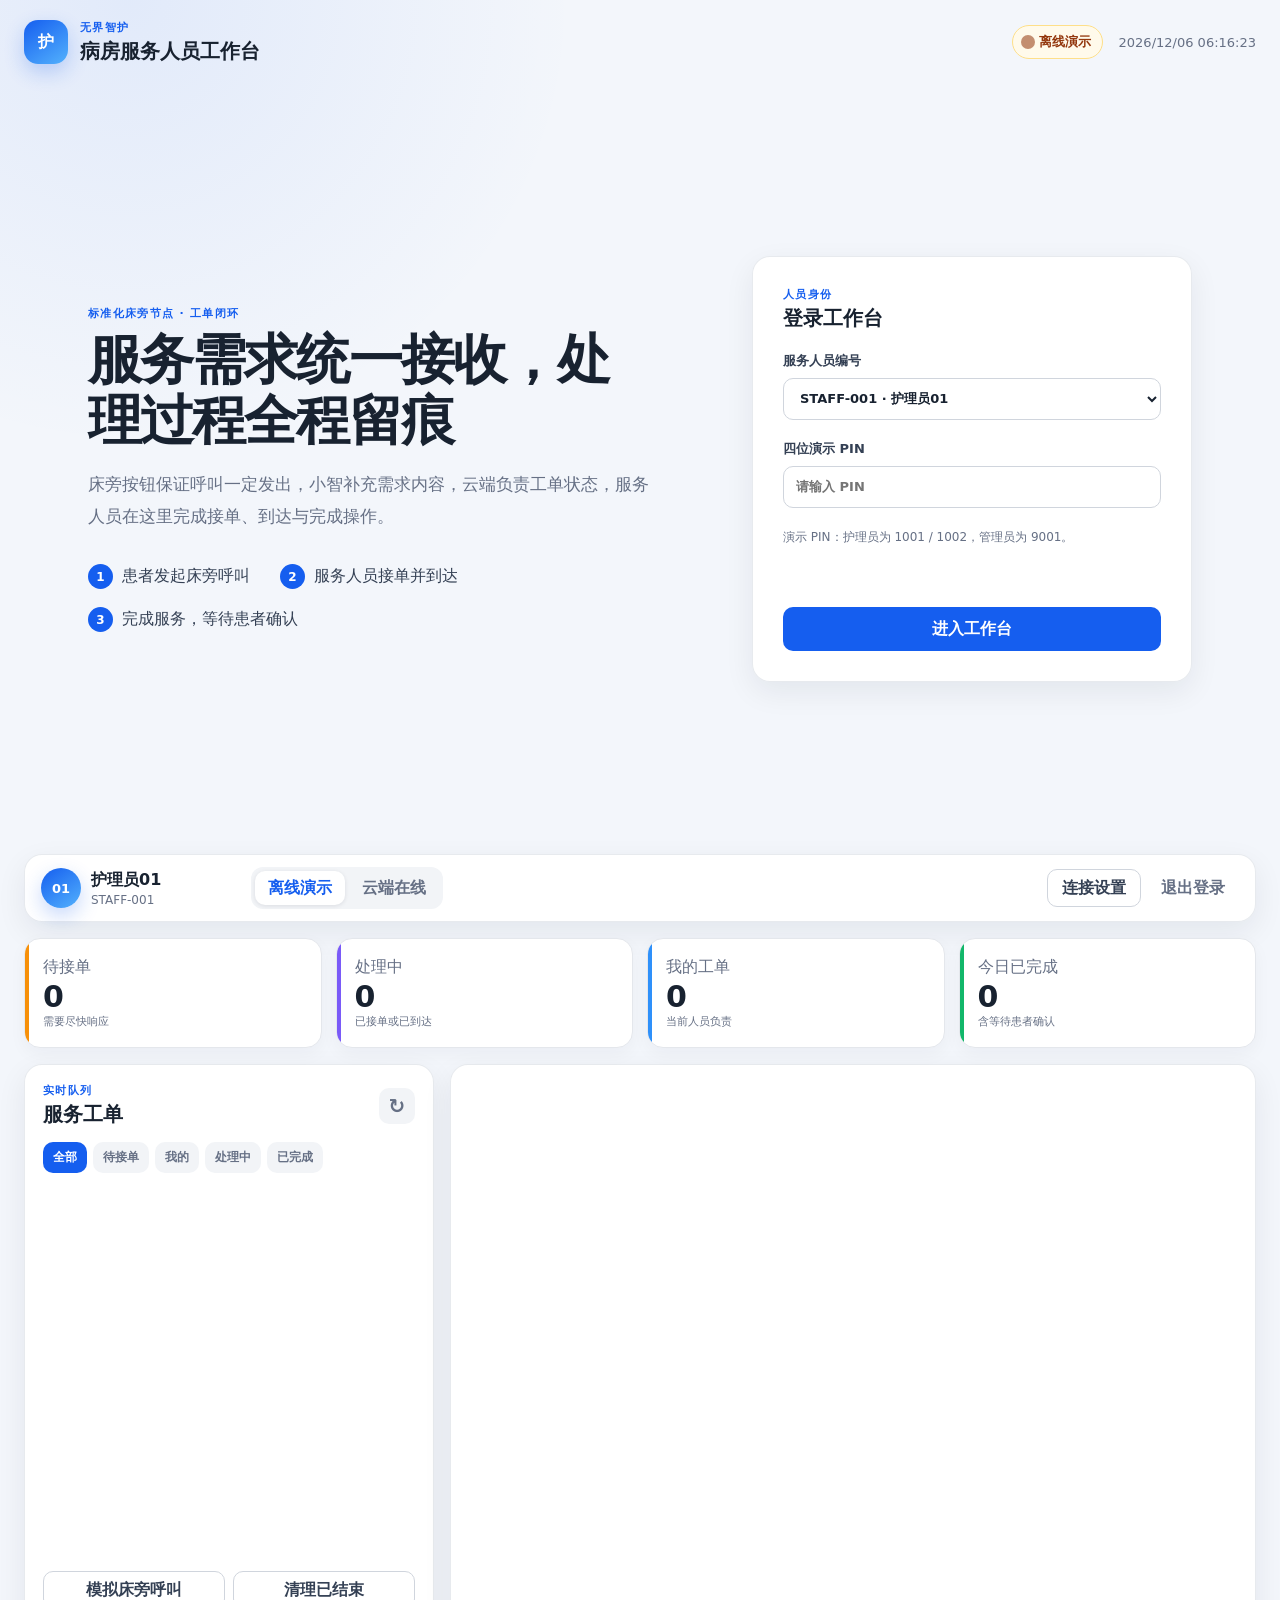
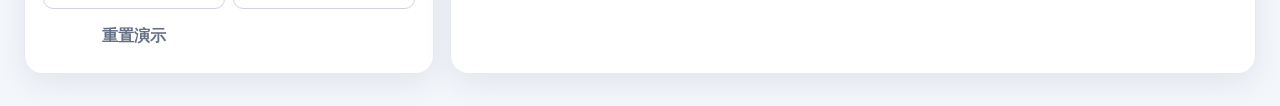
==== index.html @ cb495e0f "更新服务人员网页功能" ====
<!doctype html>
<html lang="zh-CN">
<head>
  <meta charset="utf-8">
  <meta name="viewport" content="width=device-width, initial-scale=1">
  <meta name="theme-color" content="#155eef">
  <title>无界智护 · 服务人员工作台</title>
  <link rel="stylesheet" href="styles.css">
  <script defer src="mqtt.min.js"></script>
  <script defer src="app.js"></script>
</head>
<body>
  <div class="page-shell">
    <header class="topbar">
      <div class="brand">
        <span class="brand-mark" aria-hidden="true">护</span>
        <div>
          <p class="eyebrow">无界智护</p>
          <h1>病房服务人员工作台</h1>
        </div>
      </div>
      <div class="topbar-status">
        <span id="connection-chip" class="connection-chip is-demo">
          <span class="status-dot" aria-hidden="true"></span>
          <span id="connection-text">离线演示</span>
        </span>
        <time id="clock" aria-label="当前时间">--:--:--</time>
      </div>
    </header>

    <main>
      <section id="login-view" class="login-layout" aria-labelledby="login-title">
        <div class="login-copy">
          <p class="eyebrow">标准化床旁节点 · 工单闭环</p>
          <h2 id="login-title">服务需求统一接收，处理过程全程留痕</h2>
          <p>床旁按钮保证呼叫一定发出，小智补充需求内容，云端负责工单状态，服务人员在这里完成接单、到达与完成操作。</p>
          <ol class="workflow-list">
            <li><span>1</span>患者发起床旁呼叫</li>
            <li><span>2</span>服务人员接单并到达</li>
            <li><span>3</span>完成服务，等待患者确认</li>
          </ol>
        </div>

        <form id="login-form" class="panel login-card">
          <div>
            <p class="eyebrow">人员身份</p>
            <h2>登录工作台</h2>
          </div>
          <label>
            服务人员编号
            <select id="staff-account" required>
              <option value="STAFF-001">STAFF-001 · 护理员01</option>
              <option value="STAFF-002">STAFF-002 · 护理员02</option>
              <option value="ADMIN-001">ADMIN-001 · 值班管理员</option>
            </select>
          </label>
          <label>
            四位演示 PIN
            <input id="staff-pin" type="password" inputmode="numeric" maxlength="4" autocomplete="current-password" placeholder="请输入 PIN" required>
          </label>
          <p class="helper">演示 PIN：护理员为 1001 / 1002，管理员为 9001。</p>
          <p id="login-error" class="form-error" role="alert"></p>
          <button class="button primary large" type="submit">进入工作台</button>
        </form>
      </section>

      <section id="workspace" class="workspace" hidden>
        <section class="control-strip panel" aria-label="连接与人员信息">
          <div class="staff-summary">
            <span class="avatar" id="staff-avatar">01</span>
            <div>
              <strong id="staff-name">护理员01</strong>
              <span id="staff-id">STAFF-001</span>
            </div>
          </div>

          <div class="mode-switch" role="group" aria-label="数据模式">
            <button id="mode-demo" class="mode-button is-active" type="button">离线演示</button>
            <button id="mode-online" class="mode-button" type="button">云端在线</button>
          </div>

          <div class="header-actions">
            <button id="open-settings" class="button secondary" type="button">连接设置</button>
            <button id="logout" class="button ghost" type="button">退出登录</button>
          </div>
        </section>

        <section id="connection-panel" class="panel connection-panel" hidden>
          <div class="section-heading">
            <div>
              <p class="eyebrow">MQTT WebSocket</p>
              <h2>云端连接设置</h2>
            </div>
            <button id="close-settings" class="icon-button" type="button" aria-label="关闭连接设置">×</button>
          </div>
          <div class="connection-grid">
            <label>
              WebSocket 地址
              <input id="broker-url" value="ws://8.148.79.98:8083/mqtt" spellcheck="false">
            </label>
            <label>
              MQTT 用户名（可选）
              <input id="mqtt-username" autocomplete="username">
            </label>
            <label>
              MQTT 密码（可选）
              <input id="mqtt-password" type="password" autocomplete="current-password">
            </label>
            <button id="connect-button" class="button primary" type="button">连接云端</button>
          </div>
          <p class="helper">网页使用 8083 WebSocket；ESP 与 Python 云端仍使用 1883。连接信息只保存在当前浏览器。</p>
        </section>

        <section class="stats-grid" aria-label="工单统计">
          <article class="stat-card pending"><span>待接单</span><strong id="stat-pending">0</strong><small>需要尽快响应</small></article>
          <article class="stat-card processing"><span>处理中</span><strong id="stat-processing">0</strong><small>已接单或已到达</small></article>
          <article class="stat-card mine"><span>我的工单</span><strong id="stat-mine">0</strong><small>当前人员负责</small></article>
          <article class="stat-card completed"><span>今日已完成</span><strong id="stat-completed">0</strong><small>含等待患者确认</small></article>
        </section>

        <section class="workbench">
          <aside class="panel ticket-sidebar" aria-label="工单列表">
            <div class="section-heading compact">
              <div>
                <p class="eyebrow">实时队列</p>
                <h2>服务工单</h2>
              </div>
              <button id="refresh-tickets" class="icon-button" type="button" aria-label="刷新工单">↻</button>
            </div>

            <div class="filter-row" role="group" aria-label="工单筛选">
              <button class="filter-button is-active" type="button" data-filter="all">全部</button>
              <button class="filter-button" type="button" data-filter="pending">待接单</button>
              <button class="filter-button" type="button" data-filter="mine">我的</button>
              <button class="filter-button" type="button" data-filter="processing">处理中</button>
              <button class="filter-button" type="button" data-filter="finished">已完成</button>
            </div>

            <div id="ticket-list" class="ticket-list"></div>
            <div class="demo-tools">
              <button id="simulate-request" class="button secondary" type="button">模拟床旁呼叫</button>
              <button id="clear-finished" class="button secondary" type="button">清理已结束</button>
              <button id="restore-hidden" class="button ghost" type="button" hidden>恢复已清理</button>
              <button id="reset-demo" class="button ghost" type="button">重置演示</button>
            </div>
          </aside>

          <article id="ticket-detail" class="panel ticket-detail" aria-live="polite"></article>
        </section>
      </section>
    </main>
  </div>

  <div id="toast" class="toast" role="status" aria-live="polite" hidden></div>
</body>
</html>
---- styles.css ----
:root {
  color-scheme: light;
  --bg: #f3f6fb;
  --surface: #ffffff;
  --surface-soft: #f8faff;
  --text: #182230;
  --muted: #667085;
  --line: #e4e7ec;
  --primary: #155eef;
  --primary-dark: #004eeb;
  --pending: #f79009;
  --accepted: #2e90fa;
  --arrived: #7a5af8;
  --completed: #12b76a;
  --danger: #d92d20;
  --shadow: 0 10px 30px rgb(16 24 40 / 7%);
  font-family: Inter, "Microsoft YaHei", "PingFang SC", system-ui, sans-serif;
}

* { box-sizing: border-box; }

body {
  min-width: 320px;
  min-height: 100vh;
  margin: 0;
  color: var(--text);
  background:
    radial-gradient(circle at 10% 0%, rgb(21 94 239 / 8%), transparent 28rem),
    var(--bg);
}

button, input, select { font: inherit; }
button { cursor: pointer; }
button:disabled { cursor: not-allowed; opacity: .48; }

.page-shell { width: min(1440px, 100%); margin: 0 auto; padding: 0 24px 32px; }

.topbar {
  min-height: 84px;
  display: flex;
  align-items: center;
  justify-content: space-between;
  gap: 24px;
}

.brand, .topbar-status, .staff-summary, .header-actions, .section-heading {
  display: flex;
  align-items: center;
}

.brand { gap: 12px; }
.brand-mark, .avatar {
  display: grid;
  place-items: center;
  flex: 0 0 auto;
  color: #fff;
  background: linear-gradient(145deg, #155eef, #53b1fd);
  box-shadow: 0 8px 20px rgb(21 94 239 / 24%);
}
.brand-mark { width: 44px; height: 44px; border-radius: 14px; font-weight: 800; }
.avatar { width: 40px; height: 40px; border-radius: 50%; font-size: 13px; font-weight: 800; }

h1, h2, h3, p { margin: 0; }
h1 { font-size: 20px; }
h2 { font-size: 20px; }
h3 { font-size: 15px; }
.eyebrow { margin-bottom: 3px; color: var(--primary); font-size: 11px; font-weight: 800; letter-spacing: .12em; text-transform: uppercase; }
.helper { color: var(--muted); font-size: 12px; line-height: 1.6; }
.form-error { min-height: 20px; color: var(--danger); font-size: 13px; }

.topbar-status { gap: 16px; color: var(--muted); font-size: 13px; }
.connection-chip {
  display: inline-flex;
  align-items: center;
  gap: 7px;
  padding: 7px 11px;
  border: 1px solid #fedf89;
  border-radius: 999px;
  color: #93370d;
  background: #fffaeb;
  font-weight: 700;
}
.connection-chip.is-online { color: #027a48; border-color: #abefc6; background: #ecfdf3; }
.connection-chip.is-error { color: #b42318; border-color: #fecdca; background: #fef3f2; }
.connection-chip.is-connecting { color: #175cd3; border-color: #b2ddff; background: #eff8ff; }
.status-dot { width: 8px; height: 8px; border-radius: 50%; background: currentColor; box-shadow: 0 0 0 3px currentColor; opacity: .55; }

.panel {
  border: 1px solid rgb(228 231 236 / 88%);
  border-radius: 18px;
  background: rgb(255 255 255 / 94%);
  box-shadow: var(--shadow);
}

.login-layout {
  min-height: calc(100vh - 130px);
  display: grid;
  grid-template-columns: minmax(0, 1.2fr) minmax(340px, 440px);
  align-items: center;
  gap: 8vw;
  padding: 56px 5vw;
}
.login-copy { max-width: 660px; }
.login-copy h2 { margin: 8px 0 18px; font-size: clamp(32px, 4.2vw, 58px); line-height: 1.14; letter-spacing: -.035em; }
.login-copy > p:not(.eyebrow) { max-width: 590px; color: var(--muted); font-size: 17px; line-height: 1.85; }
.workflow-list { display: flex; flex-wrap: wrap; gap: 18px 30px; margin: 32px 0 0; padding: 0; list-style: none; color: #344054; }
.workflow-list li { display: flex; align-items: center; gap: 9px; }
.workflow-list span { display: grid; place-items: center; width: 25px; height: 25px; border-radius: 50%; color: #fff; background: var(--primary); font-size: 12px; font-weight: 800; }
.login-card { display: grid; gap: 20px; padding: 30px; }

label { display: grid; gap: 8px; color: #344054; font-size: 13px; font-weight: 700; }
input, select {
  width: 100%;
  height: 42px;
  padding: 0 12px;
  border: 1px solid #d0d5dd;
  border-radius: 10px;
  outline: none;
  color: var(--text);
  background: #fff;
}
input:focus, select:focus { border-color: #84adff; box-shadow: 0 0 0 3px rgb(21 94 239 / 12%); }

.button, .icon-button, .mode-button, .filter-button {
  border: 0;
  border-radius: 10px;
  font-weight: 750;
  transition: transform .15s ease, background .15s ease, border-color .15s ease;
}
.button:active, .icon-button:active, .mode-button:active, .filter-button:active { transform: translateY(1px); }
.button { min-height: 38px; padding: 0 14px; }
.button.large { min-height: 44px; }
.button.primary { color: #fff; background: var(--primary); }
.button.primary:hover { background: var(--primary-dark); }
.button.secondary { color: #344054; border: 1px solid #d0d5dd; background: #fff; }
.button.ghost { color: var(--muted); background: transparent; }
.button.danger { color: #b42318; border: 1px solid #fecdca; background: #fef3f2; }
.icon-button { width: 36px; height: 36px; color: var(--muted); background: #f2f4f7; font-size: 20px; }

.workspace { display: grid; gap: 16px; }
.control-strip { min-height: 68px; display: flex; align-items: center; gap: 20px; padding: 12px 16px; }
.staff-summary { gap: 10px; min-width: 190px; }
.staff-summary div { display: grid; gap: 2px; }
.staff-summary span:not(.avatar) { color: var(--muted); font-size: 12px; }
.mode-switch { display: flex; gap: 4px; padding: 4px; border-radius: 12px; background: #f2f4f7; }
.mode-button { min-height: 34px; padding: 0 13px; color: var(--muted); background: transparent; }
.mode-button.is-active { color: var(--primary); background: #fff; box-shadow: 0 1px 4px rgb(16 24 40 / 10%); }
.header-actions { gap: 6px; margin-left: auto; }

.connection-panel { padding: 20px; }
.section-heading { justify-content: space-between; gap: 16px; }
.section-heading.compact { margin-bottom: 14px; }
.connection-grid { display: grid; grid-template-columns: 2fr 1fr 1fr auto; align-items: end; gap: 12px; margin: 16px 0 10px; }

.stats-grid { display: grid; grid-template-columns: repeat(4, 1fr); gap: 14px; }
.stat-card { position: relative; overflow: hidden; padding: 18px; border: 1px solid var(--line); border-radius: 16px; background: var(--surface); box-shadow: 0 6px 18px rgb(16 24 40 / 4%); }
.stat-card::before { position: absolute; inset: 0 auto 0 0; width: 4px; background: var(--primary); content: ""; }
.stat-card.pending::before { background: var(--pending); }
.stat-card.processing::before { background: var(--arrived); }
.stat-card.mine::before { background: var(--accepted); }
.stat-card.completed::before { background: var(--completed); }
.stat-card span, .stat-card small { display: block; color: var(--muted); }
.stat-card strong { display: block; margin: 4px 0 2px; font-size: 30px; line-height: 1; }
.stat-card small { font-size: 11px; }

.workbench { min-height: 610px; display: grid; grid-template-columns: minmax(330px, 410px) minmax(0, 1fr); gap: 16px; }
.ticket-sidebar, .ticket-detail { min-height: 610px; }
.ticket-sidebar { display: flex; flex-direction: column; padding: 18px; }
.filter-row { display: flex; gap: 6px; padding-bottom: 12px; overflow-x: auto; }
.filter-button { flex: 0 0 auto; padding: 7px 10px; color: var(--muted); background: #f2f4f7; font-size: 12px; }
.filter-button.is-active { color: #fff; background: var(--primary); }
.ticket-list { display: grid; align-content: start; gap: 9px; flex: 1; max-height: 500px; overflow-y: auto; padding-right: 3px; }
.ticket-card { width: 100%; padding: 13px; border: 1px solid var(--line); border-radius: 13px; color: inherit; background: #fff; text-align: left; }
.ticket-card:hover { border-color: #b2ccff; background: #f8faff; }
.ticket-card.is-selected { border-color: #84adff; background: #eff4ff; box-shadow: inset 0 0 0 1px #84adff; }
.ticket-card-top, .ticket-card-bottom { display: flex; align-items: center; justify-content: space-between; gap: 12px; }
.ticket-card h3 { margin: 8px 0 5px; }
.ticket-card p { overflow: hidden; color: var(--muted); font-size: 13px; text-overflow: ellipsis; white-space: nowrap; }
.ticket-card-bottom { margin-top: 9px; color: var(--muted); font-size: 11px; }
.demo-tools { display: grid; grid-template-columns: repeat(2, minmax(0, 1fr)); gap: 8px; margin-top: 14px; }
.demo-tools .button { width: 100%; }

.status-badge, .priority-badge, .source-badge {
  display: inline-flex;
  align-items: center;
  width: fit-content;
  min-height: 24px;
  padding: 3px 8px;
  border-radius: 999px;
  font-size: 11px;
  font-weight: 800;
}
.status-pending { color: #93370d; background: #fffaeb; }
.status-accepted { color: #175cd3; background: #eff8ff; }
.status-arrived { color: #5925dc; background: #f4f3ff; }
.status-completed, .status-resolved { color: #027a48; background: #ecfdf3; }
.status-cancelled { color: #475467; background: #f2f4f7; }
.priority-urgent { color: #b42318; background: #fef3f2; }
.priority-normal, .source-badge { color: #475467; background: #f2f4f7; }

.ticket-detail { padding: 24px; }
.empty-state { min-height: 540px; display: grid; place-items: center; color: var(--muted); text-align: center; }
.empty-state strong { display: block; margin-bottom: 6px; color: var(--text); }
.detail-header { display: flex; align-items: flex-start; justify-content: space-between; gap: 18px; padding-bottom: 18px; border-bottom: 1px solid var(--line); }
.detail-title { display: grid; gap: 8px; }
.detail-title h2 { font-size: 25px; }
.badge-row { display: flex; flex-wrap: wrap; gap: 7px; }
.request-quote { margin: 20px 0; padding: 16px 18px; border-left: 4px solid var(--primary); border-radius: 0 12px 12px 0; background: #f5f8ff; font-size: 18px; font-weight: 750; line-height: 1.65; }
.detail-grid { display: grid; grid-template-columns: repeat(2, minmax(0, 1fr)); gap: 14px; }
.info-block { padding: 16px; border: 1px solid var(--line); border-radius: 14px; background: var(--surface-soft); }
.info-block h3 { margin-bottom: 12px; }
.info-row { display: flex; justify-content: space-between; gap: 18px; padding: 7px 0; color: var(--muted); font-size: 13px; }
.info-row span:last-child { color: var(--text); text-align: right; font-weight: 650; overflow-wrap: anywhere; }
.timeline-block { margin-top: 14px; }
.timeline { display: grid; gap: 0; }
.timeline-item { position: relative; display: grid; grid-template-columns: 72px 16px minmax(0, 1fr); gap: 8px; min-height: 48px; color: #344054; font-size: 13px; }
.timeline-item::after { position: absolute; top: 18px; bottom: -5px; left: 79px; width: 1px; background: #d0d5dd; content: ""; }
.timeline-item:last-child::after { display: none; }
.timeline-time { color: var(--muted); font-size: 11px; }
.timeline-dot { width: 10px; height: 10px; margin-top: 4px; border: 2px solid #84adff; border-radius: 50%; background: #fff; z-index: 1; }
.ownership-note { margin-top: 14px; padding: 11px 13px; border-radius: 10px; color: #475467; background: #f2f4f7; font-size: 12px; }
.detail-actions { display: flex; justify-content: flex-end; gap: 10px; margin-top: 20px; padding-top: 18px; border-top: 1px solid var(--line); }

.toast { position: fixed; z-index: 20; right: 24px; bottom: 24px; max-width: min(440px, calc(100vw - 48px)); padding: 13px 16px; border-radius: 12px; color: #fff; background: #101828; box-shadow: 0 14px 40px rgb(16 24 40 / 22%); font-size: 13px; }

@media (max-width: 980px) {
  .login-layout { grid-template-columns: 1fr; gap: 38px; padding: 30px 4vw 60px; }
  .login-copy { max-width: none; }
  .login-copy h2 { font-size: clamp(30px, 7vw, 48px); }
  .login-card { width: min(100%, 520px); }
  .stats-grid { grid-template-columns: repeat(2, 1fr); }
  .workbench { grid-template-columns: 1fr; }
  .ticket-sidebar, .ticket-detail { min-height: auto; }
  .ticket-list { max-height: 390px; }
  .connection-grid { grid-template-columns: repeat(2, 1fr); }
}

@media (max-width: 640px) {
  .page-shell { padding: 0 12px 22px; }
  .topbar { min-height: 72px; }
  .brand h1 { font-size: 16px; }
  .brand-mark { width: 38px; height: 38px; }
  .topbar-status time { display: none; }
  .login-layout { min-height: auto; padding: 28px 0; }
  .login-copy > p:not(.eyebrow) { font-size: 15px; }
  .workflow-list { display: grid; }
  .login-card { padding: 22px; }
  .control-strip { align-items: stretch; flex-wrap: wrap; }
  .staff-summary { flex: 1 1 auto; }
  .mode-switch { order: 3; width: 100%; }
  .mode-button { flex: 1; }
  .header-actions { margin-left: 0; }
  .connection-grid, .stats-grid, .detail-grid { grid-template-columns: 1fr; }
  .stat-card { padding: 14px; }
  .workbench { gap: 12px; }
  .ticket-sidebar, .ticket-detail { padding: 16px; }
  .detail-header { display: grid; }
  .request-quote { font-size: 16px; }
  .detail-actions { display: grid; grid-template-columns: 1fr; }
  .detail-actions .button { width: 100%; }
}
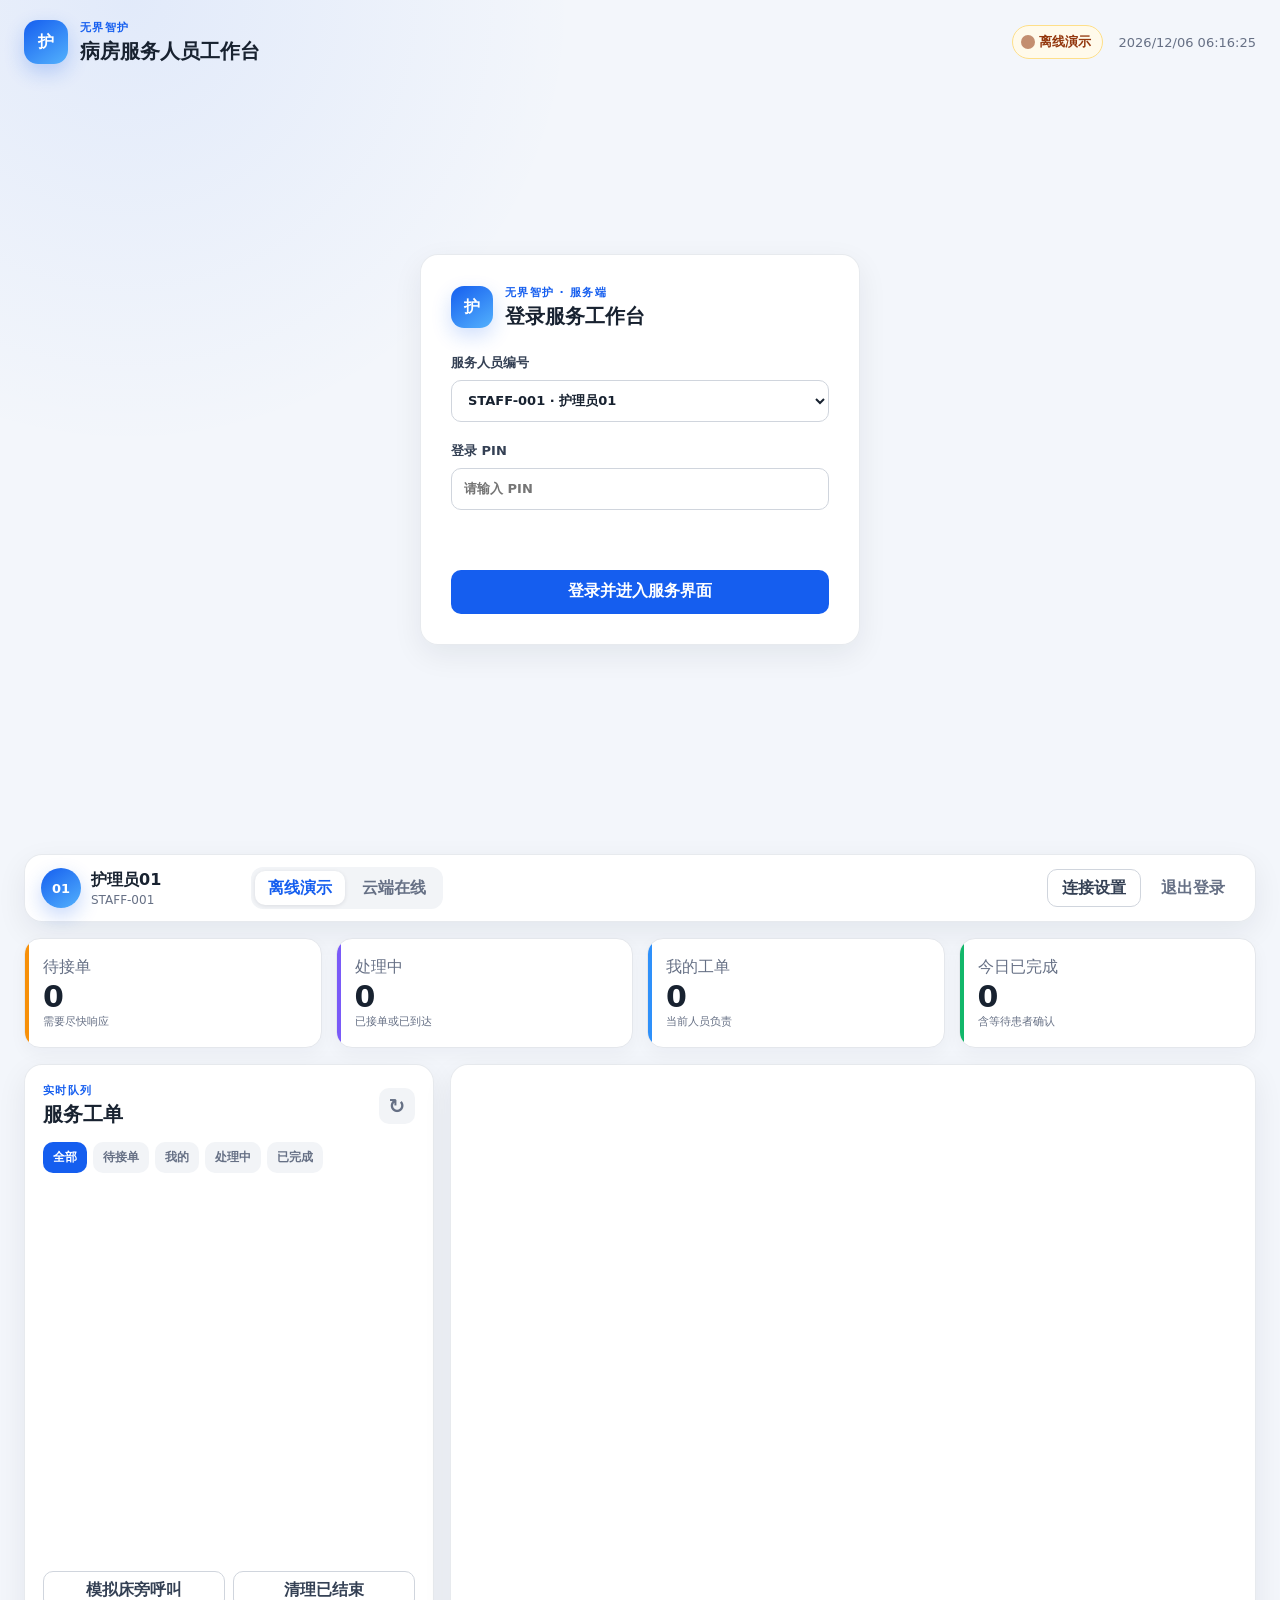
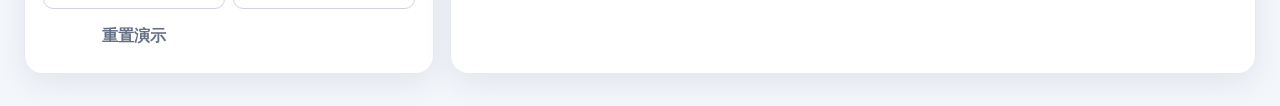
==== commit 631a2b5d: "简化登录页并进入服务工作台" ====
--- a/index.html
+++ b/index.html
@@ -30,21 +30,13 @@
 
     <main>
       <section id="login-view" class="login-layout" aria-labelledby="login-title">
-        <div class="login-copy">
-          <p class="eyebrow">标准化床旁节点 · 工单闭环</p>
-          <h2 id="login-title">服务需求统一接收，处理过程全程留痕</h2>
-          <p>床旁按钮保证呼叫一定发出，小智补充需求内容，云端负责工单状态，服务人员在这里完成接单、到达与完成操作。</p>
-          <ol class="workflow-list">
-            <li><span>1</span>患者发起床旁呼叫</li>
-            <li><span>2</span>服务人员接单并到达</li>
-            <li><span>3</span>完成服务，等待患者确认</li>
-          </ol>
-        </div>
-
         <form id="login-form" class="panel login-card">
-          <div>
-            <p class="eyebrow">人员身份</p>
-            <h2>登录工作台</h2>
+          <div class="login-card-header">
+            <span class="login-icon" aria-hidden="true">护</span>
+            <div>
+              <p class="eyebrow">无界智护 · 服务端</p>
+              <h2 id="login-title">登录服务工作台</h2>
+            </div>
           </div>
           <label>
             服务人员编号
@@ -55,12 +47,11 @@
             </select>
           </label>
           <label>
-            四位演示 PIN
+            登录 PIN
             <input id="staff-pin" type="password" inputmode="numeric" maxlength="4" autocomplete="current-password" placeholder="请输入 PIN" required>
           </label>
-          <p class="helper">演示 PIN：护理员为 1001 / 1002，管理员为 9001。</p>
           <p id="login-error" class="form-error" role="alert"></p>
-          <button class="button primary large" type="submit">进入工作台</button>
+          <button class="button primary large" type="submit">登录并进入服务界面</button>
         </form>
       </section>
 
--- a/styles.css
+++ b/styles.css
@@ -95,18 +95,12 @@
 .login-layout {
   min-height: calc(100vh - 130px);
   display: grid;
-  grid-template-columns: minmax(0, 1.2fr) minmax(340px, 440px);
-  align-items: center;
-  gap: 8vw;
-  padding: 56px 5vw;
-}
-.login-copy { max-width: 660px; }
-.login-copy h2 { margin: 8px 0 18px; font-size: clamp(32px, 4.2vw, 58px); line-height: 1.14; letter-spacing: -.035em; }
-.login-copy > p:not(.eyebrow) { max-width: 590px; color: var(--muted); font-size: 17px; line-height: 1.85; }
-.workflow-list { display: flex; flex-wrap: wrap; gap: 18px 30px; margin: 32px 0 0; padding: 0; list-style: none; color: #344054; }
-.workflow-list li { display: flex; align-items: center; gap: 9px; }
-.workflow-list span { display: grid; place-items: center; width: 25px; height: 25px; border-radius: 50%; color: #fff; background: var(--primary); font-size: 12px; font-weight: 800; }
-.login-card { display: grid; gap: 20px; padding: 30px; }
+  place-items: center;
+  padding: 30px 20px 70px;
+}
+.login-card { display: grid; gap: 20px; width: min(100%, 440px); padding: 30px; }
+.login-card-header { display: flex; align-items: center; gap: 12px; margin-bottom: 4px; }
+.login-icon { display: grid; place-items: center; width: 42px; height: 42px; border-radius: 13px; color: #fff; background: linear-gradient(145deg, #155eef, #53b1fd); font-weight: 800; box-shadow: 0 8px 20px rgb(21 94 239 / 20%); }
 
 label { display: grid; gap: 8px; color: #344054; font-size: 13px; font-weight: 700; }
 input, select {
@@ -224,10 +218,7 @@
 .toast { position: fixed; z-index: 20; right: 24px; bottom: 24px; max-width: min(440px, calc(100vw - 48px)); padding: 13px 16px; border-radius: 12px; color: #fff; background: #101828; box-shadow: 0 14px 40px rgb(16 24 40 / 22%); font-size: 13px; }
 
 @media (max-width: 980px) {
-  .login-layout { grid-template-columns: 1fr; gap: 38px; padding: 30px 4vw 60px; }
-  .login-copy { max-width: none; }
-  .login-copy h2 { font-size: clamp(30px, 7vw, 48px); }
-  .login-card { width: min(100%, 520px); }
+  .login-layout { padding: 30px 4vw 60px; }
   .stats-grid { grid-template-columns: repeat(2, 1fr); }
   .workbench { grid-template-columns: 1fr; }
   .ticket-sidebar, .ticket-detail { min-height: auto; }
@@ -242,8 +233,6 @@
   .brand-mark { width: 38px; height: 38px; }
   .topbar-status time { display: none; }
   .login-layout { min-height: auto; padding: 28px 0; }
-  .login-copy > p:not(.eyebrow) { font-size: 15px; }
-  .workflow-list { display: grid; }
   .login-card { padding: 22px; }
   .control-strip { align-items: stretch; flex-wrap: wrap; }
   .staff-summary { flex: 1 1 auto; }
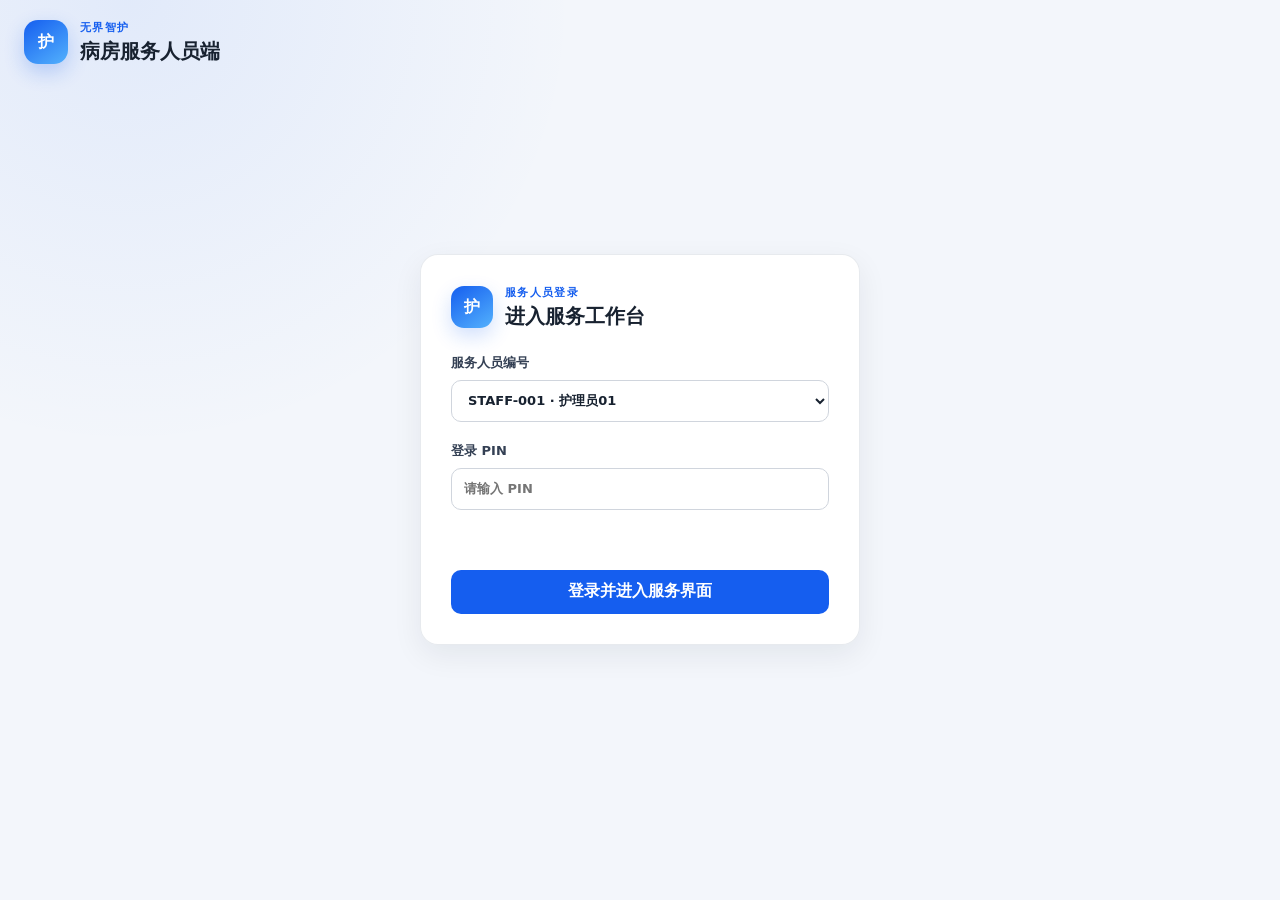
==== commit 5bfd9da1: "分离登录页和服务工单页" ====
--- a/index.html
+++ b/index.html
@@ -29,33 +29,7 @@
     </header>
 
     <main>
-      <section id="login-view" class="login-layout" aria-labelledby="login-title">
-        <form id="login-form" class="panel login-card">
-          <div class="login-card-header">
-            <span class="login-icon" aria-hidden="true">护</span>
-            <div>
-              <p class="eyebrow">无界智护 · 服务端</p>
-              <h2 id="login-title">登录服务工作台</h2>
-            </div>
-          </div>
-          <label>
-            服务人员编号
-            <select id="staff-account" required>
-              <option value="STAFF-001">STAFF-001 · 护理员01</option>
-              <option value="STAFF-002">STAFF-002 · 护理员02</option>
-              <option value="ADMIN-001">ADMIN-001 · 值班管理员</option>
-            </select>
-          </label>
-          <label>
-            登录 PIN
-            <input id="staff-pin" type="password" inputmode="numeric" maxlength="4" autocomplete="current-password" placeholder="请输入 PIN" required>
-          </label>
-          <p id="login-error" class="form-error" role="alert"></p>
-          <button class="button primary large" type="submit">登录并进入服务界面</button>
-        </form>
-      </section>
-
-      <section id="workspace" class="workspace" hidden>
+      <section id="workspace" class="workspace">
         <section class="control-strip panel" aria-label="连接与人员信息">
           <div class="staff-summary">
             <span class="avatar" id="staff-avatar">01</span>
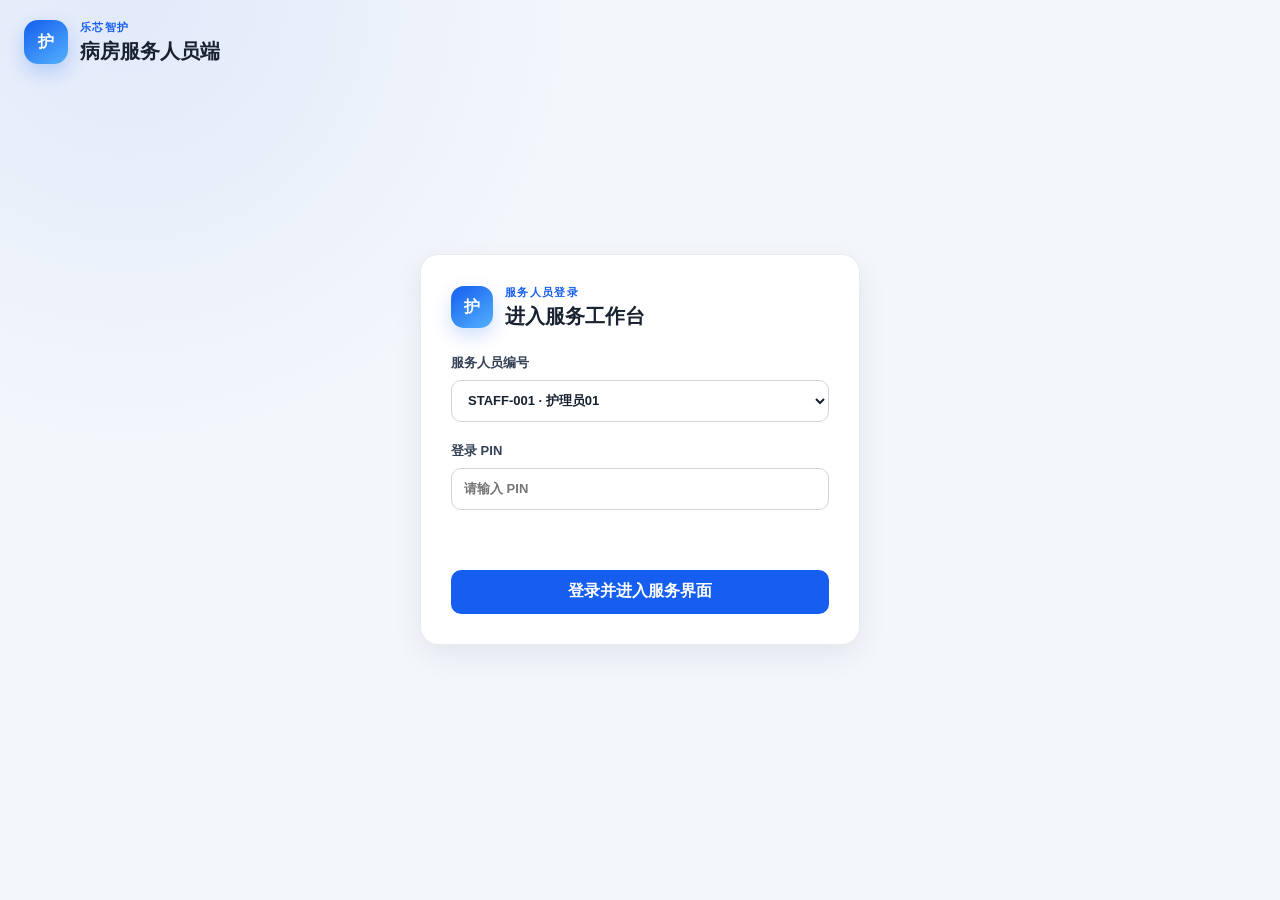
==== commit defa89cc: "更新网页品牌名称为乐芯智护" ====
--- a/index.html
+++ b/index.html
@@ -4,7 +4,7 @@
   <meta charset="utf-8">
   <meta name="viewport" content="width=device-width, initial-scale=1">
   <meta name="theme-color" content="#155eef">
-  <title>无界智护 · 服务人员工作台</title>
+  <title>乐芯智护 · 服务人员工作台</title>
   <link rel="stylesheet" href="styles.css">
   <script defer src="mqtt.min.js"></script>
   <script defer src="app.js"></script>
@@ -15,14 +15,14 @@
       <div class="brand">
         <span class="brand-mark" aria-hidden="true">护</span>
         <div>
-          <p class="eyebrow">无界智护</p>
+          <p class="eyebrow">乐芯智护</p>
           <h1>病房服务人员工作台</h1>
         </div>
       </div>
       <div class="topbar-status">
-        <span id="connection-chip" class="connection-chip is-demo">
+        <span id="connection-chip" class="connection-chip is-connecting">
           <span class="status-dot" aria-hidden="true"></span>
-          <span id="connection-text">离线演示</span>
+          <span id="connection-text">等待云端连接</span>
         </span>
         <time id="clock" aria-label="当前时间">--:--:--</time>
       </div>
@@ -39,18 +39,13 @@
             </div>
           </div>
 
-          <div class="mode-switch" role="group" aria-label="数据模式">
-            <button id="mode-demo" class="mode-button is-active" type="button">离线演示</button>
-            <button id="mode-online" class="mode-button" type="button">云端在线</button>
-          </div>
-
           <div class="header-actions">
             <button id="open-settings" class="button secondary" type="button">连接设置</button>
             <button id="logout" class="button ghost" type="button">退出登录</button>
           </div>
         </section>
 
-        <section id="connection-panel" class="panel connection-panel" hidden>
+        <section id="connection-panel" class="panel connection-panel">
           <div class="section-heading">
             <div>
               <p class="eyebrow">MQTT WebSocket</p>
@@ -102,11 +97,9 @@
             </div>
 
             <div id="ticket-list" class="ticket-list"></div>
-            <div class="demo-tools">
-              <button id="simulate-request" class="button secondary" type="button">模拟床旁呼叫</button>
+            <div class="online-tools">
               <button id="clear-finished" class="button secondary" type="button">清理已结束</button>
               <button id="restore-hidden" class="button ghost" type="button" hidden>恢复已清理</button>
-              <button id="reset-demo" class="button ghost" type="button">重置演示</button>
             </div>
           </aside>
 
--- a/styles.css
+++ b/styles.css
@@ -18,6 +18,7 @@
 }
 
 * { box-sizing: border-box; }
+html, body, button, input { font-family: -apple-system, BlinkMacSystemFont, "PingFang SC", "Microsoft YaHei", "Segoe UI", sans-serif; }
 
 body {
   min-width: 320px;
@@ -171,8 +172,8 @@
 .ticket-card h3 { margin: 8px 0 5px; }
 .ticket-card p { overflow: hidden; color: var(--muted); font-size: 13px; text-overflow: ellipsis; white-space: nowrap; }
 .ticket-card-bottom { margin-top: 9px; color: var(--muted); font-size: 11px; }
-.demo-tools { display: grid; grid-template-columns: repeat(2, minmax(0, 1fr)); gap: 8px; margin-top: 14px; }
-.demo-tools .button { width: 100%; }
+.online-tools { display: grid; grid-template-columns: repeat(2, minmax(0, 1fr)); gap: 8px; margin-top: 14px; }
+.online-tools .button { width: 100%; }
 
 .status-badge, .priority-badge, .source-badge {
   display: inline-flex;
@@ -200,11 +201,30 @@
 .detail-title h2 { font-size: 25px; }
 .badge-row { display: flex; flex-wrap: wrap; gap: 7px; }
 .request-quote { margin: 20px 0; padding: 16px 18px; border-left: 4px solid var(--primary); border-radius: 0 12px 12px 0; background: #f5f8ff; font-size: 18px; font-weight: 750; line-height: 1.65; }
+.quick-state-row { display: flex; align-items: baseline; justify-content: space-between; gap: 16px; margin: 0 0 16px; padding: 13px 15px; border: 1px solid #b2ddff; border-radius: 12px; color: #175cd3; background: #eff8ff; }
+.quick-state-row strong { color: #1849a9; }
+.quick-label { color: #667085; font-size: 12px; font-weight: 700; }
 .detail-grid { display: grid; grid-template-columns: repeat(2, minmax(0, 1fr)); gap: 14px; }
 .info-block { padding: 16px; border: 1px solid var(--line); border-radius: 14px; background: var(--surface-soft); }
 .info-block h3 { margin-bottom: 12px; }
 .info-row { display: flex; justify-content: space-between; gap: 18px; padding: 7px 0; color: var(--muted); font-size: 13px; }
 .info-row span:last-child { color: var(--text); text-align: right; font-weight: 650; overflow-wrap: anywhere; }
+.detail-folds { display: grid; gap: 10px; }
+.detail-fold { border: 1px solid var(--line); border-radius: 13px; background: var(--surface-soft); }
+.detail-fold summary { display: flex; align-items: center; justify-content: space-between; gap: 16px; min-height: 50px; padding: 0 15px; cursor: pointer; color: #344054; font-size: 14px; font-weight: 750; list-style: none; }
+.detail-fold summary::-webkit-details-marker { display: none; }
+.detail-fold summary::after { color: var(--muted); content: "+"; font-size: 20px; font-weight: 400; }
+.detail-fold[open] summary { border-bottom: 1px solid var(--line); }
+.detail-fold[open] summary::after { content: "−"; }
+.detail-fold summary small { margin-left: auto; color: var(--muted); font-size: 11px; font-weight: 500; }
+
+.recent-care-list { display: grid; gap: 10px; }
+.recent-care-row { display: grid; grid-template-columns: minmax(0, 1fr) auto auto; align-items: center; gap: 10px; padding: 9px 0; border-bottom: 1px solid var(--line); }
+.recent-care-row:last-child { border-bottom: 0; }
+.recent-care-type { overflow: hidden; color: #344054; font-weight: 650; text-overflow: ellipsis; white-space: nowrap; }
+.recent-care-status { padding: 3px 8px; border-radius: 999px; color: #027a48; background: #ecfdf3; font-size: 11px; white-space: nowrap; }
+.recent-care-row time { color: var(--muted); font-size: 11px; white-space: nowrap; }
+.fold-content { padding: 8px 15px 12px; }
 .timeline-block { margin-top: 14px; }
 .timeline { display: grid; gap: 0; }
 .timeline-item { position: relative; display: grid; grid-template-columns: 72px 16px minmax(0, 1fr); gap: 8px; min-height: 48px; color: #344054; font-size: 13px; }
